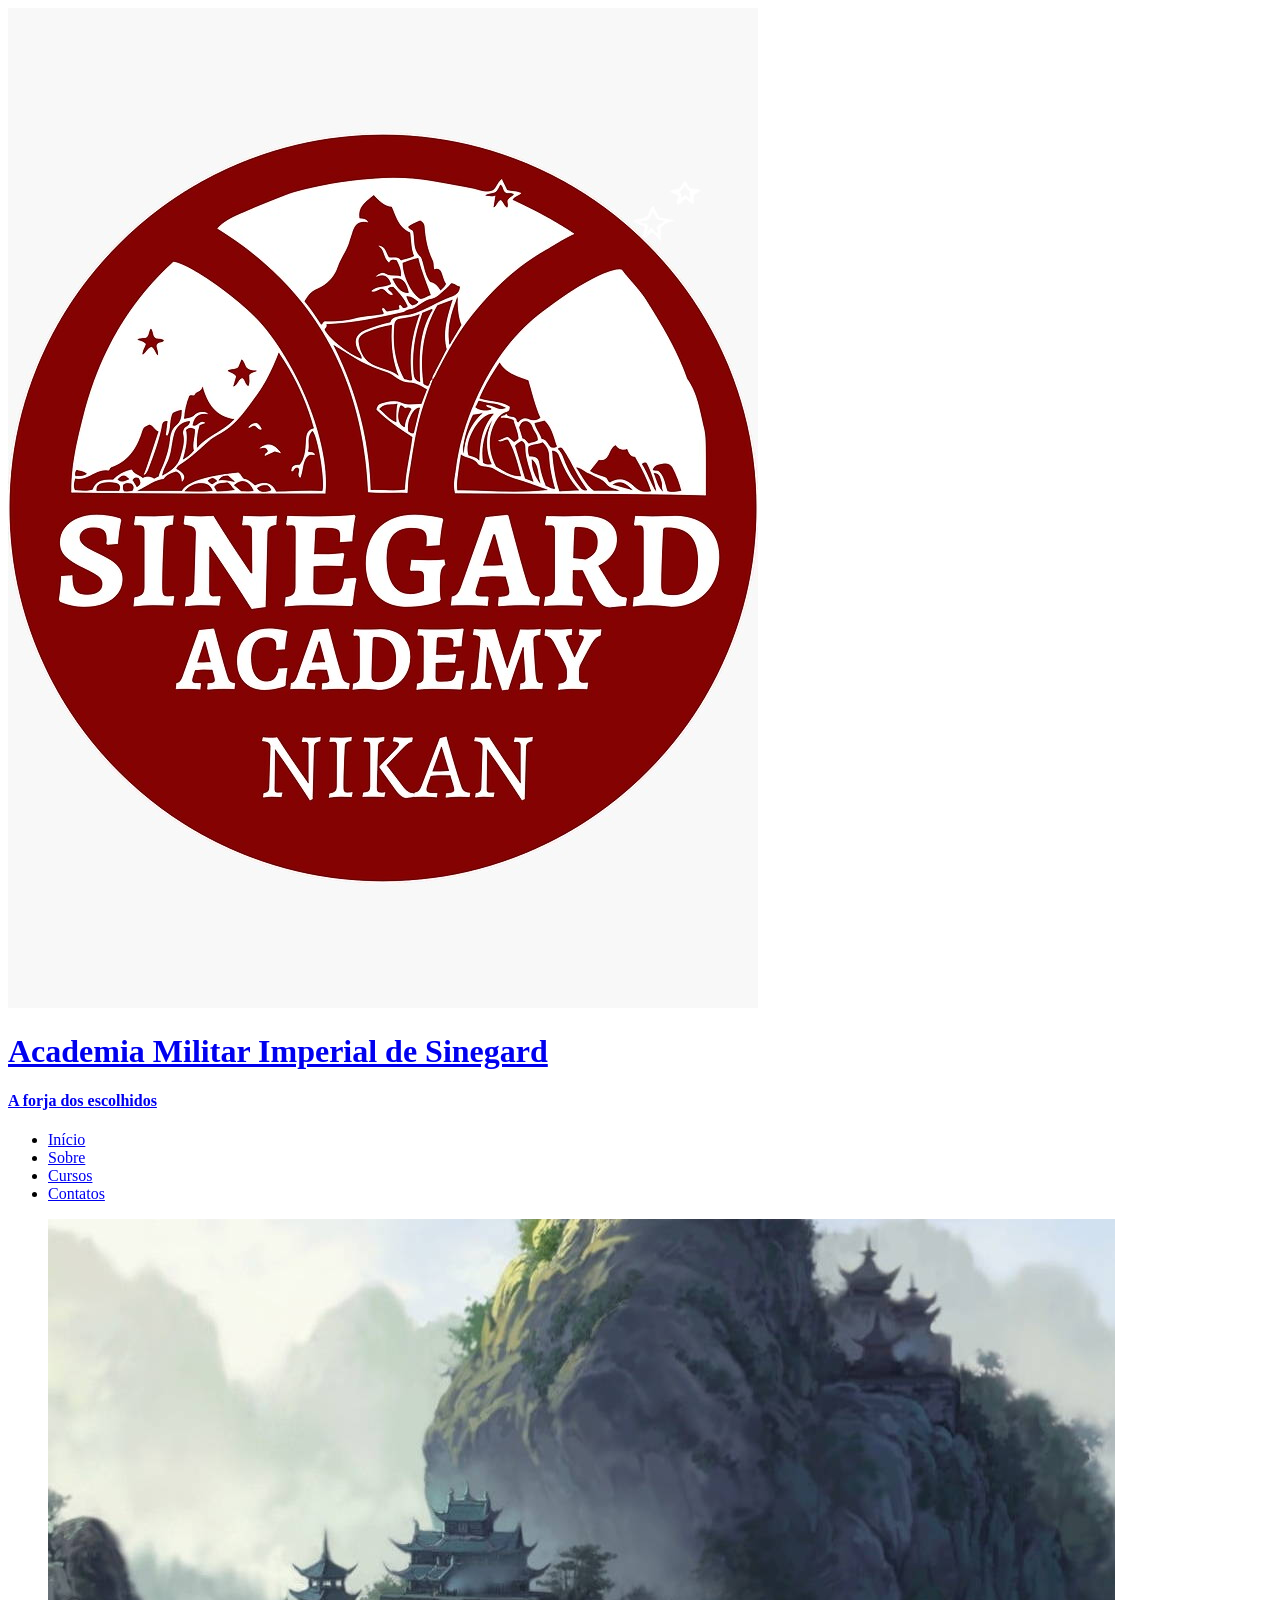
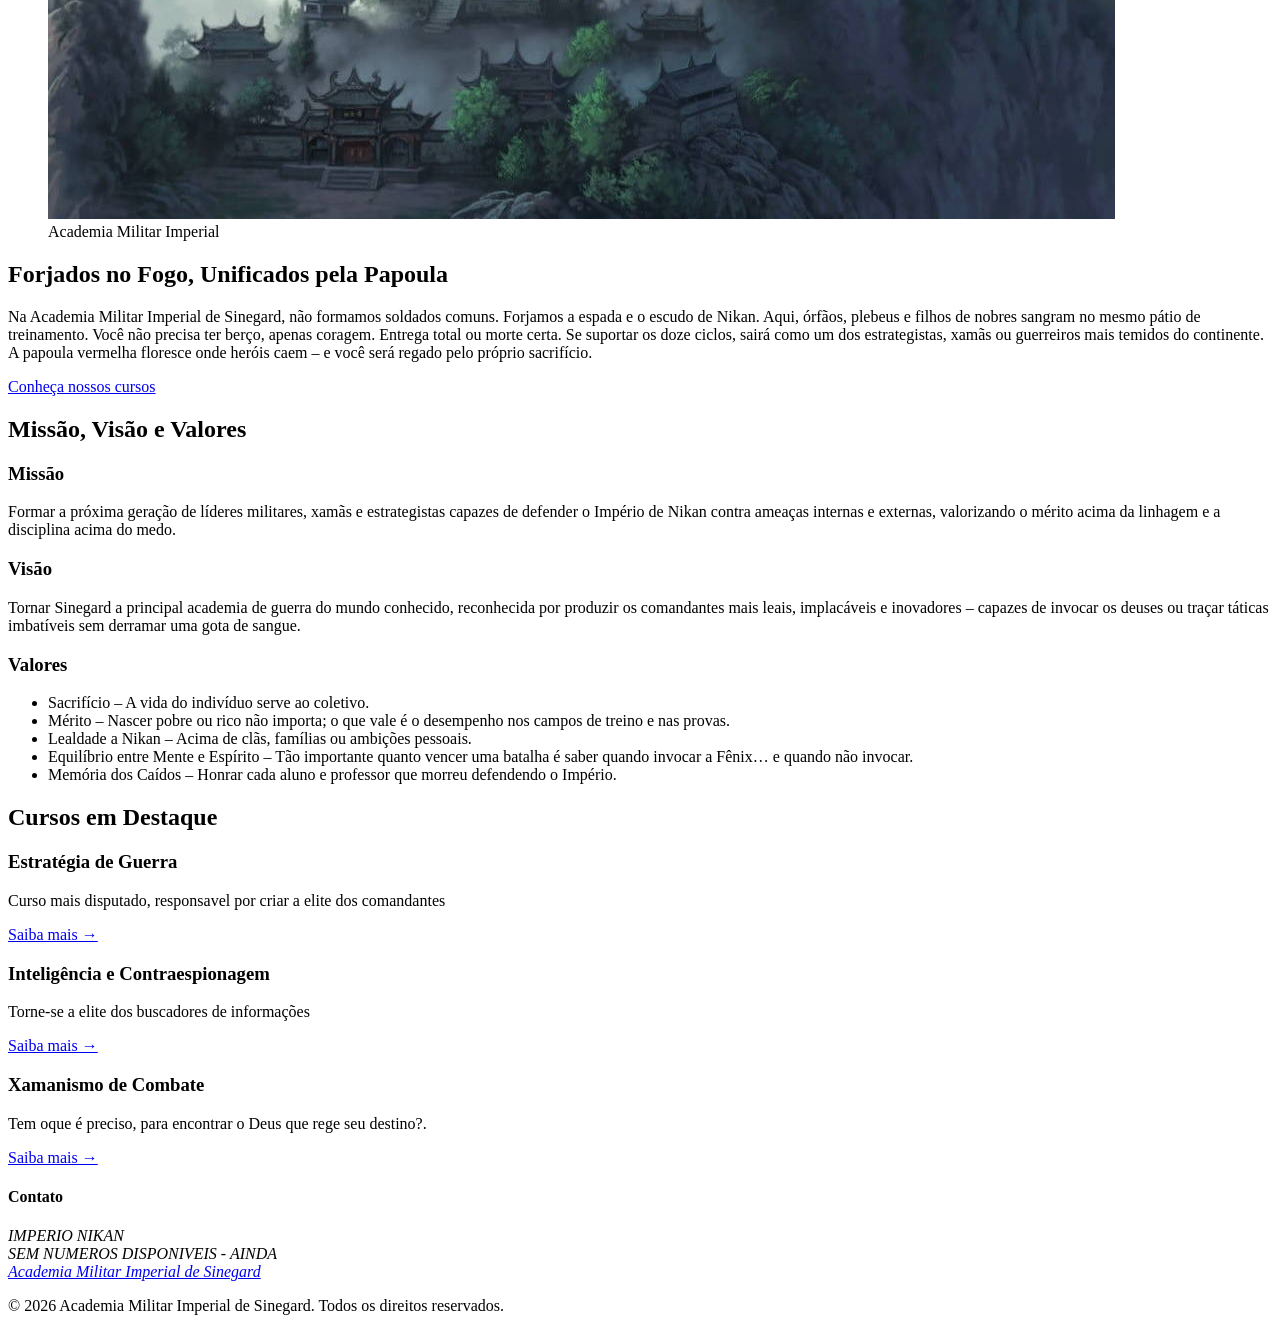
==== index.html @ d22ae010 "subir arquivos" ====
<!DOCTYPE html>
<html lang="en">
<head>
    <meta charset="UTF-8">
    <meta name="viewport" content="width=device-width, initial-scale=1.0">
    <title>Academia Militar Imperial de Sinegard </title>

    <div>
    <a href="index.html" >
      <img src="images/logo.png">
      <h1>Academia Militar Imperial de Sinegard</h1>
      <h4>A forja dos escolhidos</h4>
    </a>

    <!-- menu navegavel entre as paginas interna -->
    <nav class="menu-navegacao">
      <ul>
        <li><a href="index.html">Início</a></li>
        <li><a href="sobre.html">Sobre</a></li>
        <li><a href="cursos.html">Cursos</a></li>
        <li><a href="contatos.html">Contatos</a></li>
      </ul>
    </nav>
  </div>

</head>
<body>
  
  <main>
    <!-- Seção hero - apresentação da instituição -->
     <figure>
        <img
          src="images/hero.png"
          alt="Academia Militar Imperial" />
      <figcaption>Academia Militar Imperial</figcaption>
      </figure>

        <section>
            <h1>Forjados no Fogo, Unificados pela Papoula</h1>
            <p>
              Na Academia Militar Imperial de Sinegard, 
                não formamos soldados comuns. Forjamos a espada e o escudo de Nikan.
                Aqui, órfãos, plebeus e filhos de nobres sangram no mesmo pátio de treinamento.
                Você não precisa ter berço, apenas coragem. Entrega total ou morte certa.
                Se suportar os doze ciclos, sairá como um dos estrategistas, xamãs ou guerreiros mais temidos do continente. 
                A papoula vermelha floresce onde heróis caem – e você será regado pelo próprio sacrifício.
                
                
              </p>
              <a href="cursos.html">Conheça nossos cursos</a>
            </section>
            
            <!-- Seção sobre a instituição (Missão, Visão, Valores) -->
            <section>
            <h2>Missão, Visão e Valores</h2>
            <article>
                <h3>Missão</h3>
                <p>Formar a próxima geração de líderes militares, xamãs e estrategistas capazes de defender o Império de Nikan contra ameaças internas e externas, valorizando o mérito acima da linhagem e a disciplina acima do medo.</p>
            </article>
            <article>
              <h3>Visão</h3>
              <p>Tornar Sinegard a principal academia de guerra do mundo conhecido, reconhecida por produzir os comandantes mais leais, implacáveis e inovadores – capazes de invocar os deuses ou traçar táticas imbatíveis sem derramar uma gota de sangue.</p>
            </article>
            <article>
                <h3>Valores</h3>
                <ul>
                  <li>Sacrifício – A vida do indivíduo serve ao coletivo.

                    <li>Mérito – Nascer pobre ou rico não importa; o que vale é o desempenho nos campos de treino e nas provas.</li>
                    
                    <li>Lealdade a Nikan – Acima de clãs, famílias ou ambições pessoais.</li>
                    
                    <li>Equilíbrio entre Mente e Espírito – Tão importante quanto vencer uma batalha é saber quando invocar a Fênix… e quando não invocar.</li>
                    
                    <li>Memória dos Caídos – Honrar cada aluno e professor que morreu defendendo o Império.</li>

                </ul>
              </article>
            </section>
        
            <!-- Destaques de cursos/programas -->
            <section >
            <h2>Cursos em Destaque</h2>
            <div>
                <article>
                  <h3>Estratégia de Guerra</h3>
                    <p>Curso mais disputado, responsavel por criar a elite dos comandantes</p>
                    <a href="cursos.html">Saiba mais →</a>
                  </article>
                  <article>
                    <h3>Inteligência e Contraespionagem</h3>
                    <p>Torne-se a elite dos buscadores de informações</p>
                    <a href="cursos.html">Saiba mais →</a>
                </article>
                <article>
                  <h3>Xamanismo de Combate</h3>
                  <p>Tem oque é preciso, para encontrar o Deus que rege seu destino?.</p>
                  <a href="cursos.html">Saiba mais →</a>
                </article>
            </div>
          </section>


          
          
          
        </main>
</body>


<footer>
       <footer>
        <div>
            <h4>Contato</h4>
            <address>
                IMPERIO NIKAN<br>
                SEM NUMEROS DISPONIVEIS - AINDA <br>
                <a href="contatos.html">Academia Militar Imperial de Sinegard</a>
            </address>
            <p>&copy; 2026 Academia Militar Imperial de Sinegard. Todos os direitos reservados.</p>
        </div>
    </footer>




</footer>
</html>
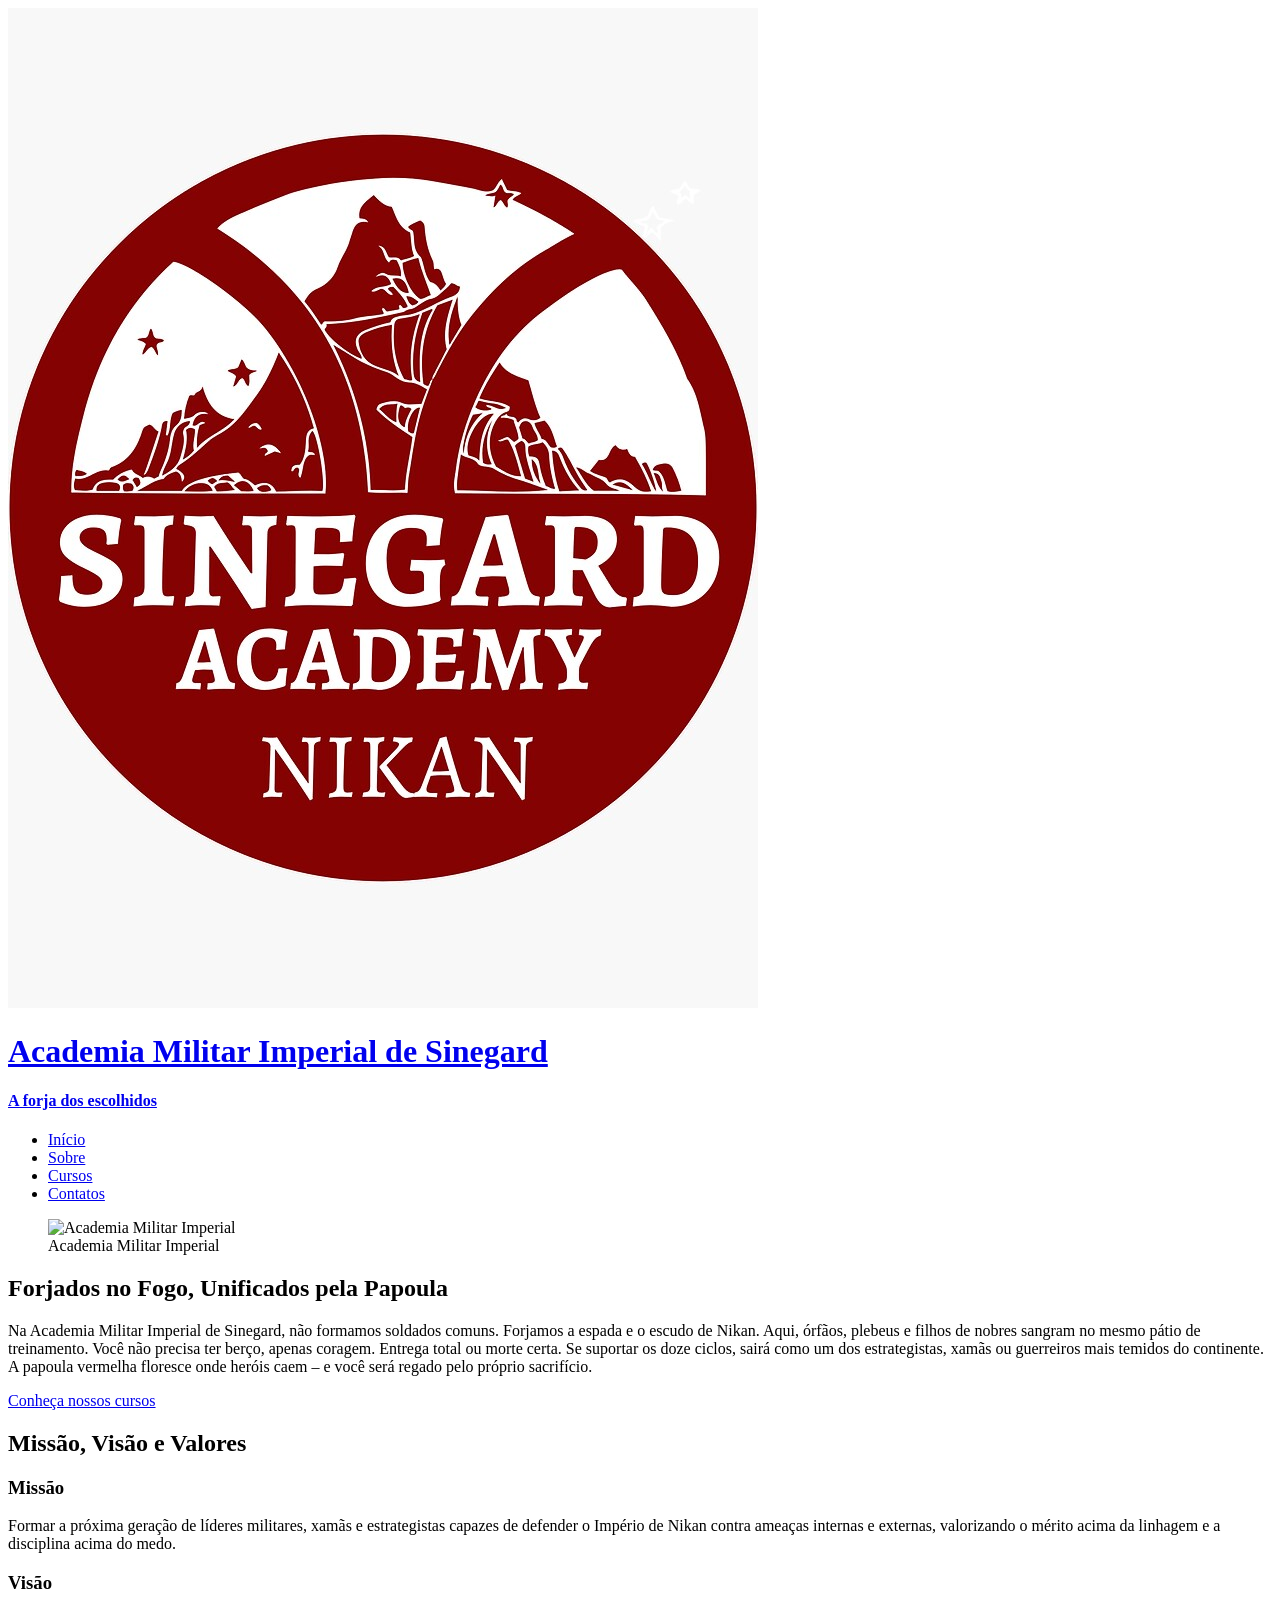
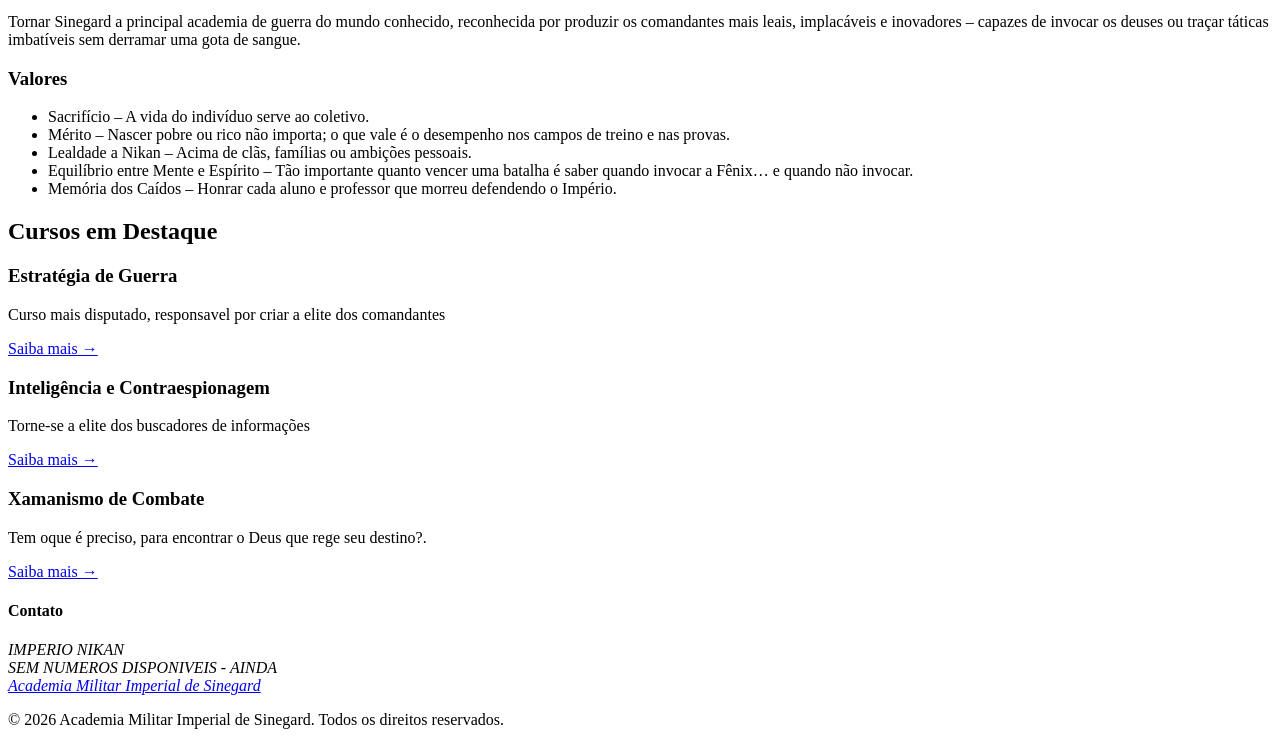
==== commit 234f00b0: "alterações feitas no polo presencial" ====
--- a/index.html
+++ b/index.html
@@ -1,13 +1,18 @@
 <!DOCTYPE html>
-<html lang="en">
+<html lang="pt-BR">
 <head>
     <meta charset="UTF-8">
     <meta name="viewport" content="width=device-width, initial-scale=1.0">
     <title>Academia Militar Imperial de Sinegard </title>
+</head>
+<body>
 
-    <div>
+<header>
+
+
+  <div>
     <a href="index.html" >
-      <img src="images/logo.png">
+      <img src="imagens/logo.png" alt="LOGO DA Instituição">
       <h1>Academia Militar Imperial de Sinegard</h1>
       <h4>A forja dos escolhidos</h4>
     </a>
@@ -23,33 +28,32 @@
     </nav>
   </div>
 
-</head>
-<body>
-  
+</header>
+
+
   <main>
     <!-- Seção hero - apresentação da instituição -->
      <figure>
         <img
           src="images/hero.png"
-          alt="Academia Militar Imperial" />
+          alt="Academia Militar Imperial" >
       <figcaption>Academia Militar Imperial</figcaption>
       </figure>
 
         <section>
             <h1>Forjados no Fogo, Unificados pela Papoula</h1>
             <p>
-              Na Academia Militar Imperial de Sinegard, 
+              Na Academia Militar Imperial de Sinegard,
                 não formamos soldados comuns. Forjamos a espada e o escudo de Nikan.
                 Aqui, órfãos, plebeus e filhos de nobres sangram no mesmo pátio de treinamento.
                 Você não precisa ter berço, apenas coragem. Entrega total ou morte certa.
-                Se suportar os doze ciclos, sairá como um dos estrategistas, xamãs ou guerreiros mais temidos do continente. 
+                Se suportar os doze ciclos, sairá como um dos estrategistas, xamãs ou guerreiros mais temidos do continente.
                 A papoula vermelha floresce onde heróis caem – e você será regado pelo próprio sacrifício.
-                
-                
+
               </p>
               <a href="cursos.html">Conheça nossos cursos</a>
             </section>
-            
+
             <!-- Seção sobre a instituição (Missão, Visão, Valores) -->
             <section>
             <h2>Missão, Visão e Valores</h2>
@@ -64,21 +68,18 @@
             <article>
                 <h3>Valores</h3>
                 <ul>
-                  <li>Sacrifício – A vida do indivíduo serve ao coletivo.
+                  <li>Sacrifício – A vida do indivíduo serve ao coletivo.</li>
 
-                    <li>Mérito – Nascer pobre ou rico não importa; o que vale é o desempenho nos campos de treino e nas provas.</li>
-                    
-                    <li>Lealdade a Nikan – Acima de clãs, famílias ou ambições pessoais.</li>
-                    
-                    <li>Equilíbrio entre Mente e Espírito – Tão importante quanto vencer uma batalha é saber quando invocar a Fênix… e quando não invocar.</li>
-                    
-                    <li>Memória dos Caídos – Honrar cada aluno e professor que morreu defendendo o Império.</li>
+                  <li>Mérito – Nascer pobre ou rico não importa; o que vale é o desempenho nos campos de treino e nas provas.</li>
+                  <li>Lealdade a Nikan – Acima de clãs, famílias ou ambições pessoais.</li>
+                  <li>Equilíbrio entre Mente e Espírito – Tão importante quanto vencer uma batalha é saber quando invocar a Fênix… e quando não invocar.</li>
+                  <li>Memória dos Caídos – Honrar cada aluno e professor que morreu defendendo o Império.</li>
 
                 </ul>
               </article>
             </section>
-        
-            <!-- Destaques de cursos/programas -->
+
+            <!-- Destaques de cursos -->
             <section >
             <h2>Cursos em Destaque</h2>
             <div>
@@ -100,16 +101,9 @@
             </div>
           </section>
 
+        </main>
 
-          
-          
-          
-        </main>
-</body>
-
-
-<footer>
-       <footer>
+      <footer>
         <div>
             <h4>Contato</h4>
             <address>
@@ -119,10 +113,14 @@
             </address>
             <p>&copy; 2026 Academia Militar Imperial de Sinegard. Todos os direitos reservados.</p>
         </div>
-    </footer>
+     </footer>
 
 
 
 
-</footer>
+    </body>
+
+
+
+
 </html>
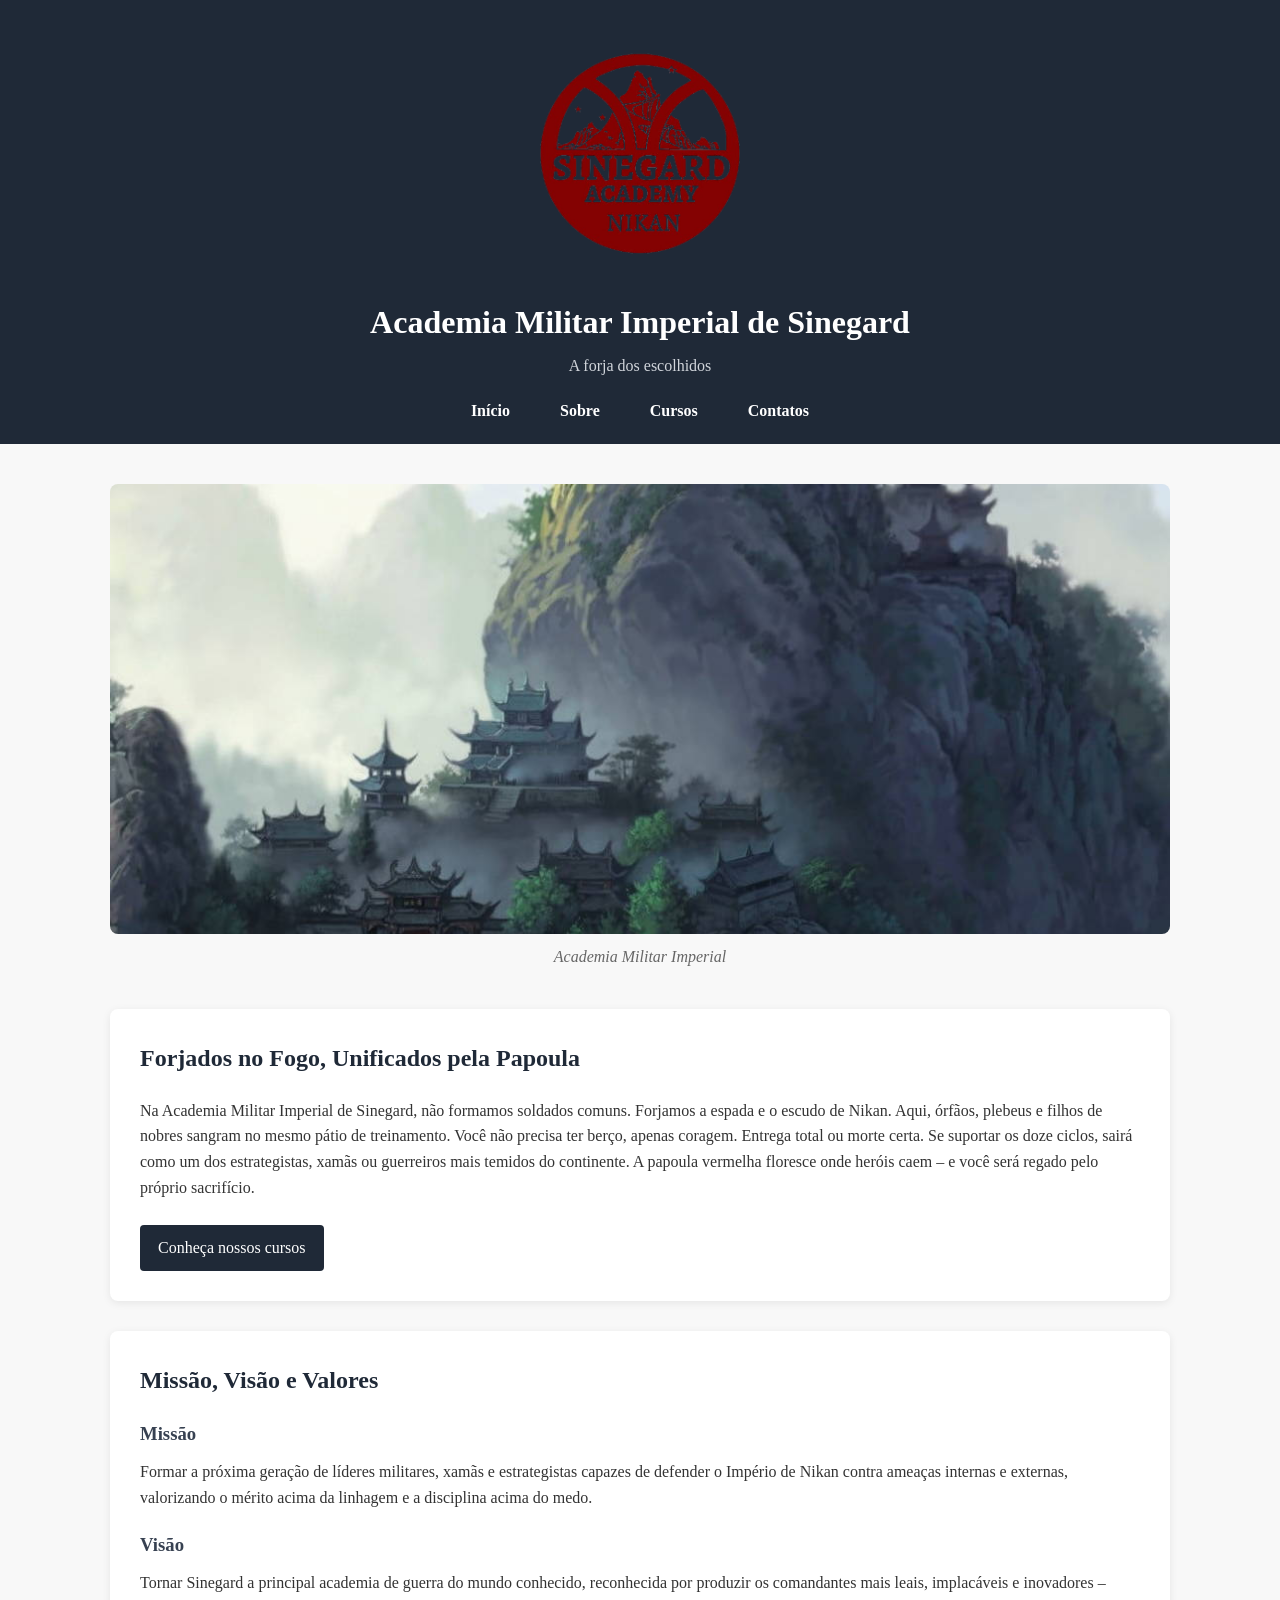
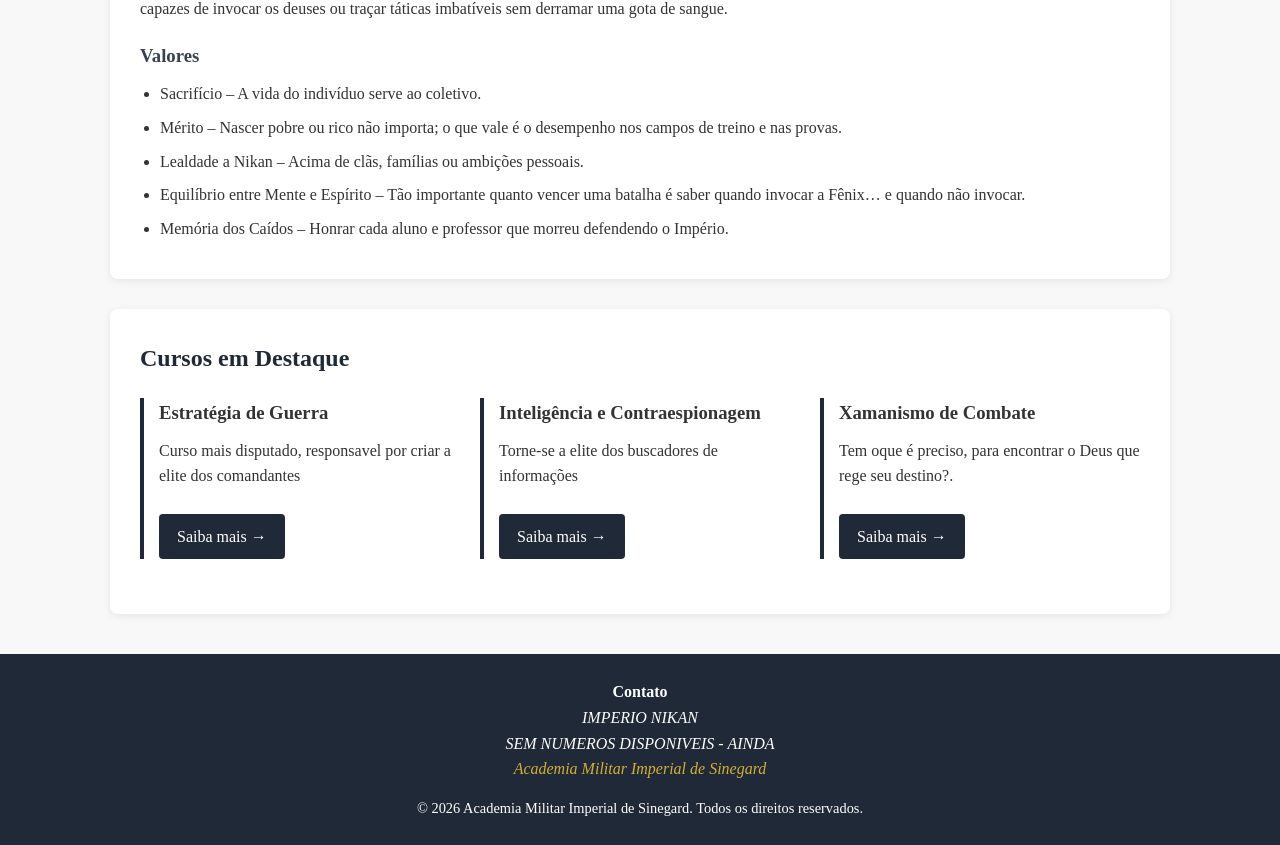
==== commit 5edd0d56: "atualização do css" ====
--- a/index.html
+++ b/index.html
@@ -1,126 +1,133 @@
-<!DOCTYPE html>
-<html lang="pt-BR">
-<head>
-    <meta charset="UTF-8">
-    <meta name="viewport" content="width=device-width, initial-scale=1.0">
-    <title>Academia Militar Imperial de Sinegard </title>
-</head>
-<body>
-
-<header>
-
-
-  <div>
-    <a href="index.html" >
-      <img src="imagens/logo.png" alt="LOGO DA Instituição">
-      <h1>Academia Militar Imperial de Sinegard</h1>
-      <h4>A forja dos escolhidos</h4>
-    </a>
-
-    <!-- menu navegavel entre as paginas interna -->
-    <nav class="menu-navegacao">
-      <ul>
-        <li><a href="index.html">Início</a></li>
-        <li><a href="sobre.html">Sobre</a></li>
-        <li><a href="cursos.html">Cursos</a></li>
-        <li><a href="contatos.html">Contatos</a></li>
-      </ul>
-    </nav>
-  </div>
-
-</header>
-
-
-  <main>
-    <!-- Seção hero - apresentação da instituição -->
-     <figure>
-        <img
-          src="images/hero.png"
-          alt="Academia Militar Imperial" >
-      <figcaption>Academia Militar Imperial</figcaption>
-      </figure>
-
-        <section>
-            <h1>Forjados no Fogo, Unificados pela Papoula</h1>
-            <p>
-              Na Academia Militar Imperial de Sinegard,
-                não formamos soldados comuns. Forjamos a espada e o escudo de Nikan.
-                Aqui, órfãos, plebeus e filhos de nobres sangram no mesmo pátio de treinamento.
-                Você não precisa ter berço, apenas coragem. Entrega total ou morte certa.
-                Se suportar os doze ciclos, sairá como um dos estrategistas, xamãs ou guerreiros mais temidos do continente.
-                A papoula vermelha floresce onde heróis caem – e você será regado pelo próprio sacrifício.
-
-              </p>
-              <a href="cursos.html">Conheça nossos cursos</a>
-            </section>
-
-            <!-- Seção sobre a instituição (Missão, Visão, Valores) -->
-            <section>
-            <h2>Missão, Visão e Valores</h2>
-            <article>
-                <h3>Missão</h3>
-                <p>Formar a próxima geração de líderes militares, xamãs e estrategistas capazes de defender o Império de Nikan contra ameaças internas e externas, valorizando o mérito acima da linhagem e a disciplina acima do medo.</p>
-            </article>
-            <article>
-              <h3>Visão</h3>
-              <p>Tornar Sinegard a principal academia de guerra do mundo conhecido, reconhecida por produzir os comandantes mais leais, implacáveis e inovadores – capazes de invocar os deuses ou traçar táticas imbatíveis sem derramar uma gota de sangue.</p>
-            </article>
-            <article>
-                <h3>Valores</h3>
-                <ul>
-                  <li>Sacrifício – A vida do indivíduo serve ao coletivo.</li>
-
-                  <li>Mérito – Nascer pobre ou rico não importa; o que vale é o desempenho nos campos de treino e nas provas.</li>
-                  <li>Lealdade a Nikan – Acima de clãs, famílias ou ambições pessoais.</li>
-                  <li>Equilíbrio entre Mente e Espírito – Tão importante quanto vencer uma batalha é saber quando invocar a Fênix… e quando não invocar.</li>
-                  <li>Memória dos Caídos – Honrar cada aluno e professor que morreu defendendo o Império.</li>
-
-                </ul>
-              </article>
-            </section>
-
-            <!-- Destaques de cursos -->
-            <section >
-            <h2>Cursos em Destaque</h2>
-            <div>
-                <article>
-                  <h3>Estratégia de Guerra</h3>
-                    <p>Curso mais disputado, responsavel por criar a elite dos comandantes</p>
-                    <a href="cursos.html">Saiba mais →</a>
-                  </article>
-                  <article>
-                    <h3>Inteligência e Contraespionagem</h3>
-                    <p>Torne-se a elite dos buscadores de informações</p>
-                    <a href="cursos.html">Saiba mais →</a>
-                </article>
-                <article>
-                  <h3>Xamanismo de Combate</h3>
-                  <p>Tem oque é preciso, para encontrar o Deus que rege seu destino?.</p>
-                  <a href="cursos.html">Saiba mais →</a>
-                </article>
-            </div>
-          </section>
-
-        </main>
-
-      <footer>
-        <div>
-            <h4>Contato</h4>
-            <address>
-                IMPERIO NIKAN<br>
-                SEM NUMEROS DISPONIVEIS - AINDA <br>
-                <a href="contatos.html">Academia Militar Imperial de Sinegard</a>
-            </address>
-            <p>&copy; 2026 Academia Militar Imperial de Sinegard. Todos os direitos reservados.</p>
-        </div>
-     </footer>
-
-
-
-
-    </body>
-
-
-
-
+<!DOCTYPE html>
+<html lang="pt-BR">
+<head>
+    <meta charset="UTF-8">
+    <meta name="viewport" content="width=device-width, initial-scale=1.0">
+    <title>Academia Militar Imperial de Sinegard </title>
+    <link rel="stylesheet" href="styles/styles.css">
+</head>
+<body>
+
+<header>
+
+
+  <div>
+    <a href="index.html" >
+      <img src="imagens/logo-sem-fundo.png" alt="LOGO DA Instituição" class="logo">
+      <h1>Academia Militar Imperial de Sinegard</h1>
+      <h4>A forja dos escolhidos</h4>
+    </a>
+
+    <!-- menu navegavel entre as paginas interna -->
+    <input type="checkbox" id="menu-hamburger">
+
+    <label for="menu-hamburger" class="menu-toggle">
+    ☰
+    </label>
+    <!-- menu navegavel entre as paginas interna -->
+    <nav class="menu-navegacao">
+      <ul>
+        <li><a href="index.html">Início</a></li>
+        <li><a href="sobre.html">Sobre</a></li>
+        <li><a href="cursos.html">Cursos</a></li>
+        <li><a href="contatos.html">Contatos</a></li>
+      </ul>
+    </nav>
+  </div>
+
+</header>
+
+
+  <main>
+    <!-- Seção hero - apresentação da instituição -->
+     <figure>
+        <img
+          src="imagens/hero.png"
+          alt="Academia Militar Imperial" >
+      <figcaption>Academia Militar Imperial</figcaption>
+      </figure>
+
+          <section>
+            <h1>Forjados no Fogo, Unificados pela Papoula</h1>
+            <p>
+              Na Academia Militar Imperial de Sinegard,
+                não formamos soldados comuns. Forjamos a espada e o escudo de Nikan.
+                Aqui, órfãos, plebeus e filhos de nobres sangram no mesmo pátio de treinamento.
+                Você não precisa ter berço, apenas coragem. Entrega total ou morte certa.
+                Se suportar os doze ciclos, sairá como um dos estrategistas, xamãs ou guerreiros mais temidos do continente.
+                A papoula vermelha floresce onde heróis caem – e você será regado pelo próprio sacrifício.
+
+              </p>
+              <a href="cursos.html">Conheça nossos cursos</a>
+          </section>
+
+            <!-- Seção sobre a instituição (Missão, Visão, Valores) -->
+          <section class="Missao_visao_valores">
+            <h2>Missão, Visão e Valores</h2>
+            <article>
+                <h3>Missão</h3>
+                <p>Formar a próxima geração de líderes militares, xamãs e estrategistas capazes de defender o Império de Nikan contra ameaças internas e externas, valorizando o mérito acima da linhagem e a disciplina acima do medo.</p>
+            </article>
+            <article>
+              <h3>Visão</h3>
+              <p>Tornar Sinegard a principal academia de guerra do mundo conhecido, reconhecida por produzir os comandantes mais leais, implacáveis e inovadores – capazes de invocar os deuses ou traçar táticas imbatíveis sem derramar uma gota de sangue.</p>
+            </article>
+            <article>
+                <h3>Valores</h3>
+                <ul>
+                  <li>Sacrifício – A vida do indivíduo serve ao coletivo.</li>
+
+                  <li>Mérito – Nascer pobre ou rico não importa; o que vale é o desempenho nos campos de treino e nas provas.</li>
+                  <li>Lealdade a Nikan – Acima de clãs, famílias ou ambições pessoais.</li>
+                  <li>Equilíbrio entre Mente e Espírito – Tão importante quanto vencer uma batalha é saber quando invocar a Fênix… e quando não invocar.</li>
+                  <li>Memória dos Caídos – Honrar cada aluno e professor que morreu defendendo o Império.</li>
+
+                </ul>
+              </article>
+          </section>
+
+            <!-- Destaques de cursos -->
+          <section >
+            <h2>Cursos em Destaque</h2>
+            <div class="cursos-grid">
+                <article>
+                  <h3>Estratégia de Guerra</h3>
+                    <p>Curso mais disputado, responsavel por criar a elite dos comandantes</p>
+                    <a href="cursos.html">Saiba mais →</a>
+                  </article>
+                  <article>
+                    <h3>Inteligência e Contraespionagem</h3>
+                    <p>Torne-se a elite dos buscadores de informações</p>
+                    <a href="cursos.html">Saiba mais →</a>
+                </article>
+                <article>
+                  <h3>Xamanismo de Combate</h3>
+                  <p>Tem oque é preciso, para encontrar o Deus que rege seu destino?.</p>
+                  <a href="cursos.html">Saiba mais →</a>
+                </article>
+            </div>
+          </section>
+
+        </main>
+
+      <footer>
+        <div>
+            <h4>Contato</h4>
+            <address>
+                IMPERIO NIKAN<br>
+                SEM NUMEROS DISPONIVEIS - AINDA <br>
+                <a href="contatos.html">Academia Militar Imperial de Sinegard</a>
+            </address>
+            <p>&copy; 2026 Academia Militar Imperial de Sinegard. Todos os direitos reservados.</p>
+        </div>
+     </footer>
+
+
+
+
+    </body>
+
+
+
+
 </html>
--- a/styles/styles.css
+++ b/styles/styles.css
@@ -0,0 +1,438 @@
+/* Reset básico */
+* {
+    margin: 0;
+    padding: 0;
+    box-sizing: border-box;
+    font-family: "Georgia", serif
+}
+
+
+body {
+    font-family: "Georgia", serif;
+    line-height: 1.6;
+    background-color: #f8f8f8;
+    color: #333;
+}
+
+img {
+    width: 250px;
+    width: 300px;
+    /* Largura fixa */
+    height: auto;
+    /* Mantém a proporção original */
+    display: block;
+    /* Evita espaços indesejados abaixo da imagem */
+    object-fit: cover;
+    /* Ajusta o corte se necessário */
+}
+
+
+.professor-img{
+    width: 250px;
+    height: 300px;
+    object-fit: cover;
+    border-radius: 8px;
+    margin: 0 auto;
+}
+
+
+.logo {
+    display: block;
+    /* Necessário para margin funcionar */
+    margin-left: auto;
+    /* Margem automática à esquerda */
+    margin-right: auto;
+    /* Margem automática à direita */
+    width: 200px;
+    /* Exemplo de largura */
+}
+
+.mapa {
+
+    width: 100%;
+    /* Largura fixa */
+    height: auto;
+    /* Mantém a proporção original */
+    display: block;
+    /* Evita espaços indesejados abaixo da imagem */
+    object-fit: cover;
+    /* Ajusta o corte se necessário */
+}
+
+/* Header */
+header {
+    background-color: #1f2937;
+    color: white;
+    padding: 20px;
+}
+
+header div {
+    max-width: 1200px;
+    margin: 0 auto;
+    text-align: center;
+}
+
+header a {
+    text-decoration: none;
+    color: white;
+}
+
+header img {
+    width: 90px;
+    margin-bottom: 10px;
+}
+
+header h1 {
+    margin-bottom: 5px;
+}
+
+header h4 {
+    font-weight: normal;
+    color: #d1d5db;
+}
+
+/* Navegação */
+
+
+.menu-toggle{
+    display:none;
+    color:white;
+    font-size:2rem;
+    cursor:pointer;
+}
+
+#menu-hamburger{
+    display:none;
+}
+
+
+.menu-navegacao ul {
+    display: flex;
+    justify-content: center;
+    gap: 20px;
+}
+
+
+.menu-navegacao ul {
+    list-style: none;
+    margin-top: 20px;
+}
+
+.menu-navegacao li {
+    display: inline-block;
+    margin: 0 15px;
+}
+
+.menu-navegacao a {
+    color: white;
+    font-weight: bold;
+    transition: color 0.3s;
+}
+
+.menu-navegacao a:hover {
+    color: #d4af37;
+}
+
+/* Conteúdo principal */
+main {
+    max-width: 1100px;
+    margin: 40px auto;
+    padding: 0 20px;
+}
+
+/* Hero */
+figure {
+    text-align: center;
+    margin-bottom: 40px;
+}
+
+figure img {
+    width: 100%;
+    max-height: 450px;
+    object-fit: cover;
+    border-radius: 8px;
+}
+
+figcaption {
+    margin-top: 10px;
+    color: #666;
+    font-style: italic;
+}
+
+
+/* Seções */
+
+.cursos-grid {
+    display: grid;
+    grid-template-columns: repeat(3, 1fr);
+    gap: 20px;
+}
+
+
+
+section {
+    background-color: white;
+    padding: 30px;
+    margin-bottom: 30px;
+    border-radius: 8px;
+    box-shadow: 0 2px 8px rgba(0, 0, 0, 0.08);
+}
+
+section h1,
+section h2 {
+    color: #1f2937;
+    margin-bottom: 20px;
+}
+
+section p {
+    margin-bottom: 15px;
+}
+
+
+
+
+/* forms */
+form {
+    max-width: 100%;
+    margin: 0 auto;
+
+}
+
+form div {
+    margin-bottom: 15px;
+
+
+}
+
+input,
+select,
+textarea {
+    width: 100%;
+    padding: 1%;
+}
+
+.checkbox-group {
+    display: flex;
+    justify-content: center;
+    padding: 2px;
+}
+
+.checkbox-group label {
+    display: flex;
+    align-items: center;
+    gap: 8px;
+}
+
+
+form button {
+    margin-top: 10px;
+    background-color: #1f2937;
+    color: white;
+    padding: 20px;
+    border: none;
+    border-radius: 4px;
+    cursor: pointer;
+}
+
+.botao_submit {
+    text-align: center;
+
+}
+
+
+/* Botões/links */
+section a {
+    display: inline-block;
+    margin-top: 10px;
+    background-color: #1f2937;
+    color: white;
+    padding: 10px 18px;
+    text-decoration: none;
+    border-radius: 4px;
+    transition: background 0.3s;
+}
+
+section a:hover {
+    background-color: #374151;
+}
+
+/* Missão, visão e valores */
+.Missao_visao_valores article {
+    margin-top: 20px;
+}
+
+.Missao_visao_valores h3 {
+    margin-bottom: 10px;
+    color: #374151;
+}
+
+.Missao_visao_valores ul {
+    padding-left: 20px;
+}
+
+.Missao_visao_valores li {
+    margin-bottom: 8px;
+}
+
+/* Cursos */
+section div article {
+    border-left: 4px solid #1f2937;
+    padding-left: 15px;
+    margin-bottom: 25px;
+}
+
+section div article h3 {
+    margin-bottom: 10px;
+}
+
+/* tabela */
+
+
+
+table {
+    width: 100%;
+    /* Ocupa toda a largura disponível */
+    border-collapse: collapse;
+    /* Remove espaços entre bordas */
+    /* font-family: Arial, sans-serif; */
+}
+
+/* Cabeçalho */
+thead {
+    background-color: #29442a;
+    /* Verde */
+    color: white;
+}
+
+th,
+td {
+    border: 1px solid #ddd;
+    /* Borda fina e cinza */
+    padding: 12px;
+    /* Espaçamento interno */
+    text-align: left;
+    /* Alinhamento do texto */
+}
+
+
+
+/* Efeito hover */
+tbody tr:hover td:hover {
+    background-color: #ddd;
+}
+
+.table-responsive {
+    overflow-x: auto;
+}
+
+/* Footer */
+footer {
+    background-color: #1f2937;
+    color: white;
+    text-align: center;
+    padding: 25px;
+    margin-top: 40px;
+}
+
+footer a {
+    color: #d4af37;
+    text-decoration: none;
+}
+
+footer p {
+    margin-top: 15px;
+    font-size: 0.9rem;
+}
+
+
+
+/* ------------------------------------- */
+@media (min-width: 768px) and (max-width: 1023px) {
+
+    main {
+        max-width: 95%;
+    }
+
+    .menu-navegacao ul {
+        gap: 15px;
+    }
+
+    section {
+        padding: 25px;
+    }
+
+    .logo {
+        width: 160px;
+    }
+
+    .cursos-grid {
+        grid-template-columns: repeat(2, 1fr);
+    }
+
+}
+
+
+@media (max-width: 767px) {
+
+   
+    .menu-toggle{
+        display:block;
+        text-align:center;
+        margin-top:15px;
+    }
+
+    .menu-navegacao{
+        display:none;
+    }
+
+    #menu-hamburger:checked ~ .menu-navegacao{
+        display:block;
+    }
+
+    .menu-navegacao ul{
+        flex-direction:column;
+        gap:10px;
+    }
+
+    /* Títulos */
+    header h1 {
+        font-size: 1.5rem;
+    }
+
+    header h4 {
+        font-size: 0.9rem;
+    }
+
+    /* Logo */
+    .logo {
+        width: 120px;
+    }
+
+    /* Conteúdo */
+    main {
+        margin: 20px auto;
+        padding: 0 10px;
+    }
+
+    section {
+        padding: 20px;
+    }
+
+    /* Tabela */
+    th,
+    td {
+        padding: 8px;
+        font-size: 0.9rem;
+    }
+
+    /* Botão */
+    form button {
+        width: 100%;
+    }
+
+
+    .cursos-grid {
+        grid-template-columns: 1fr;
+    }
+}
+
